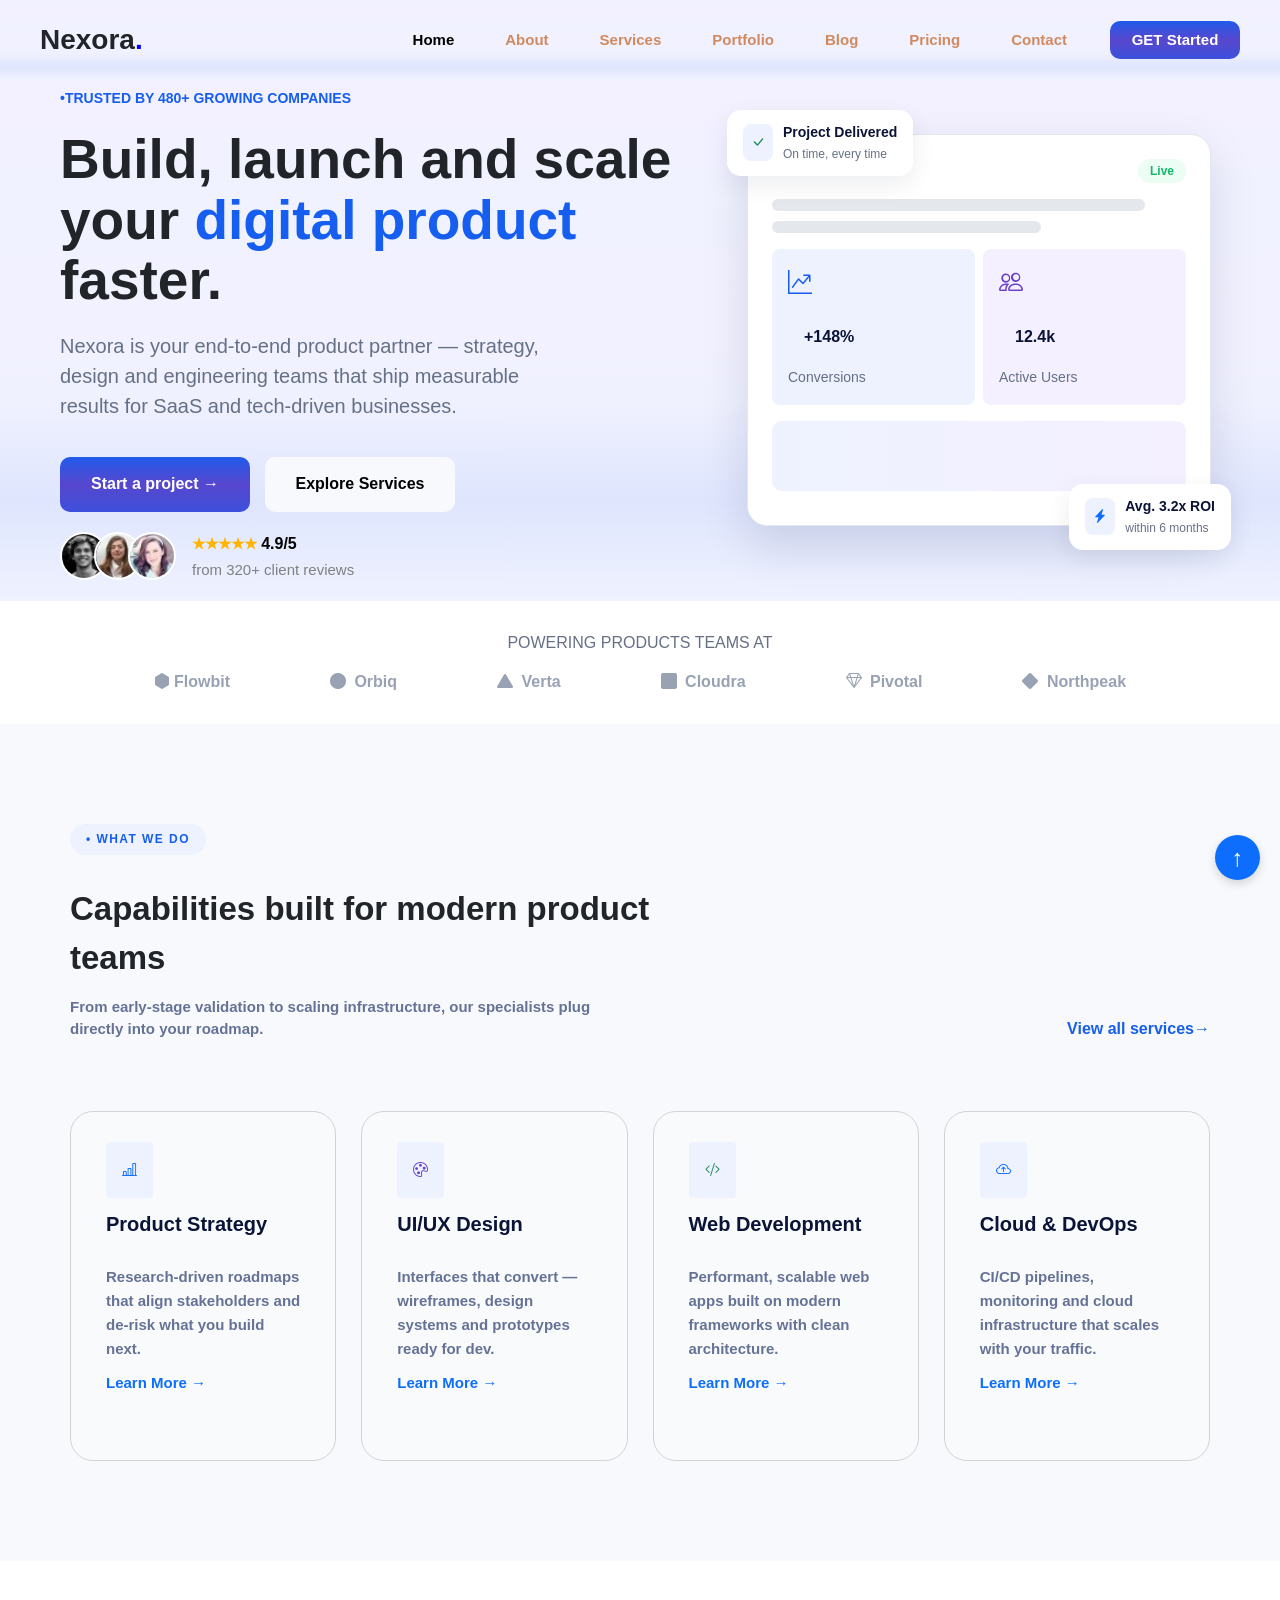
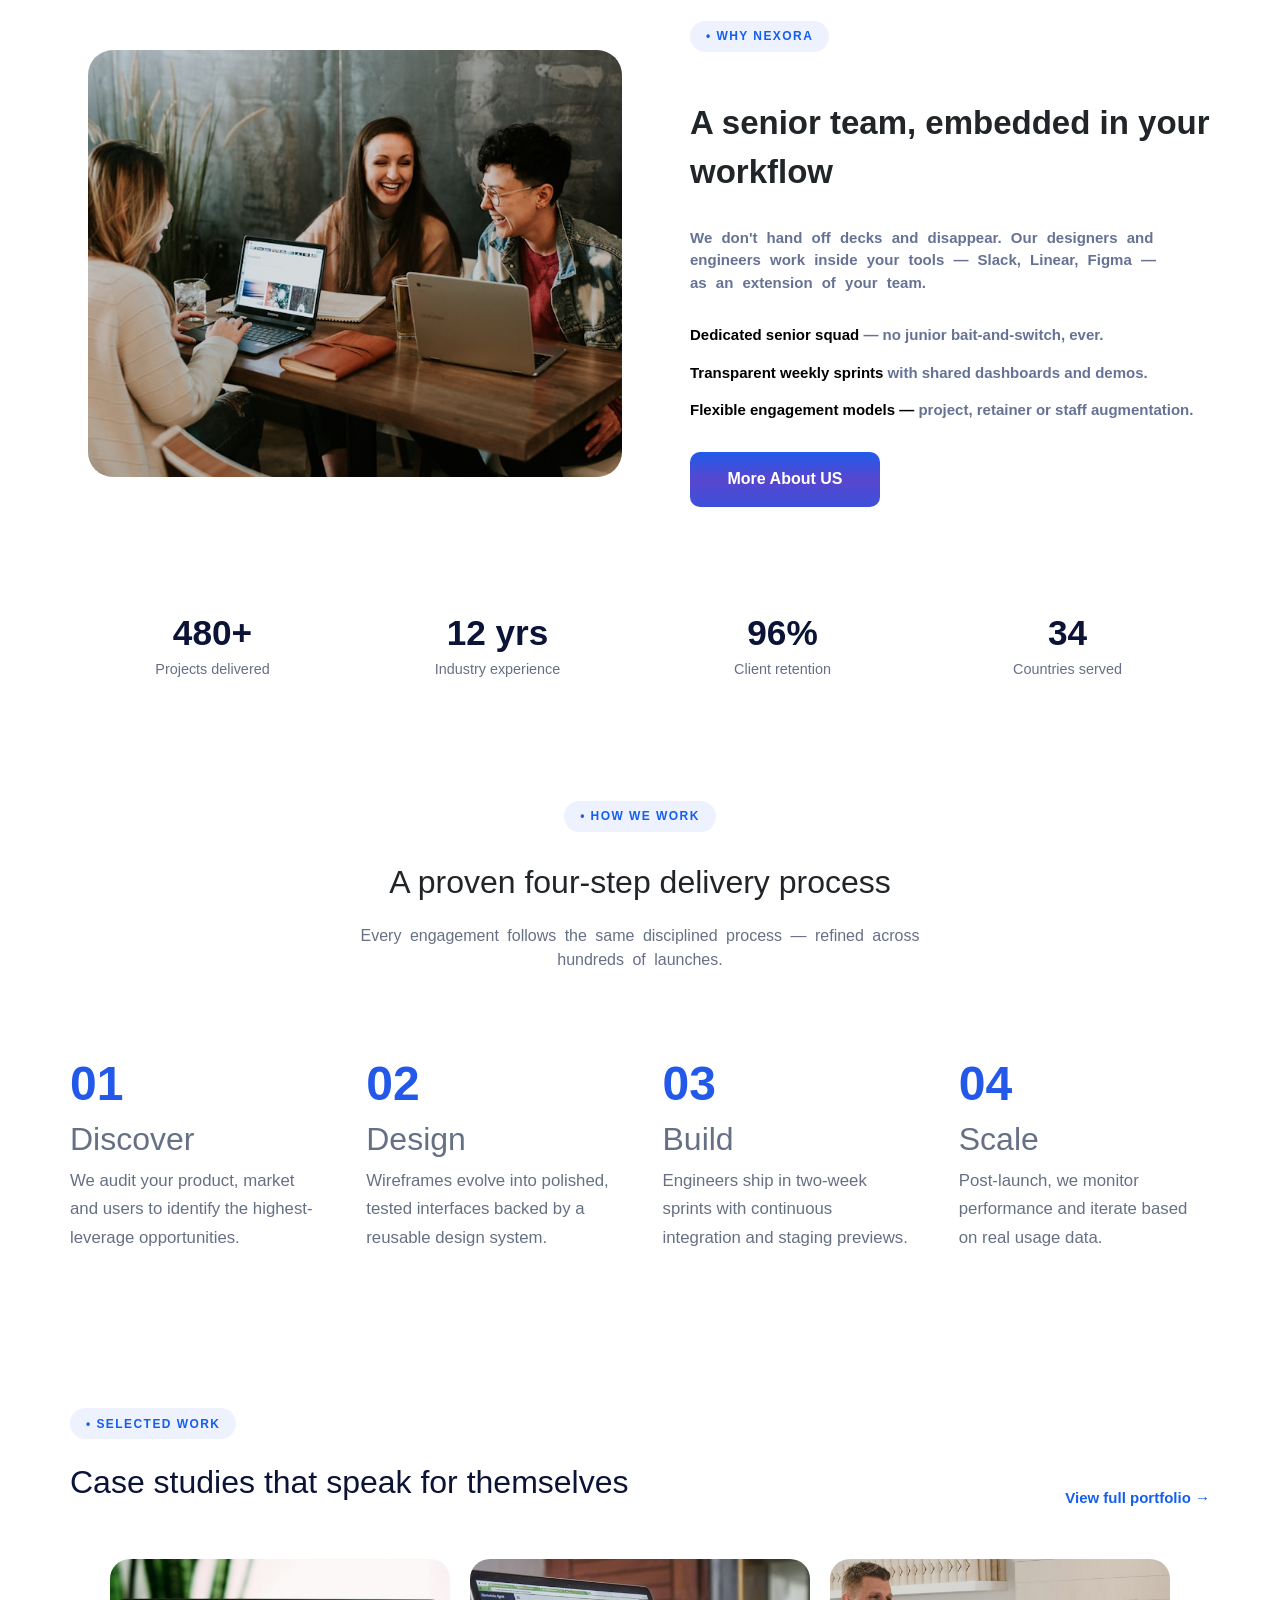
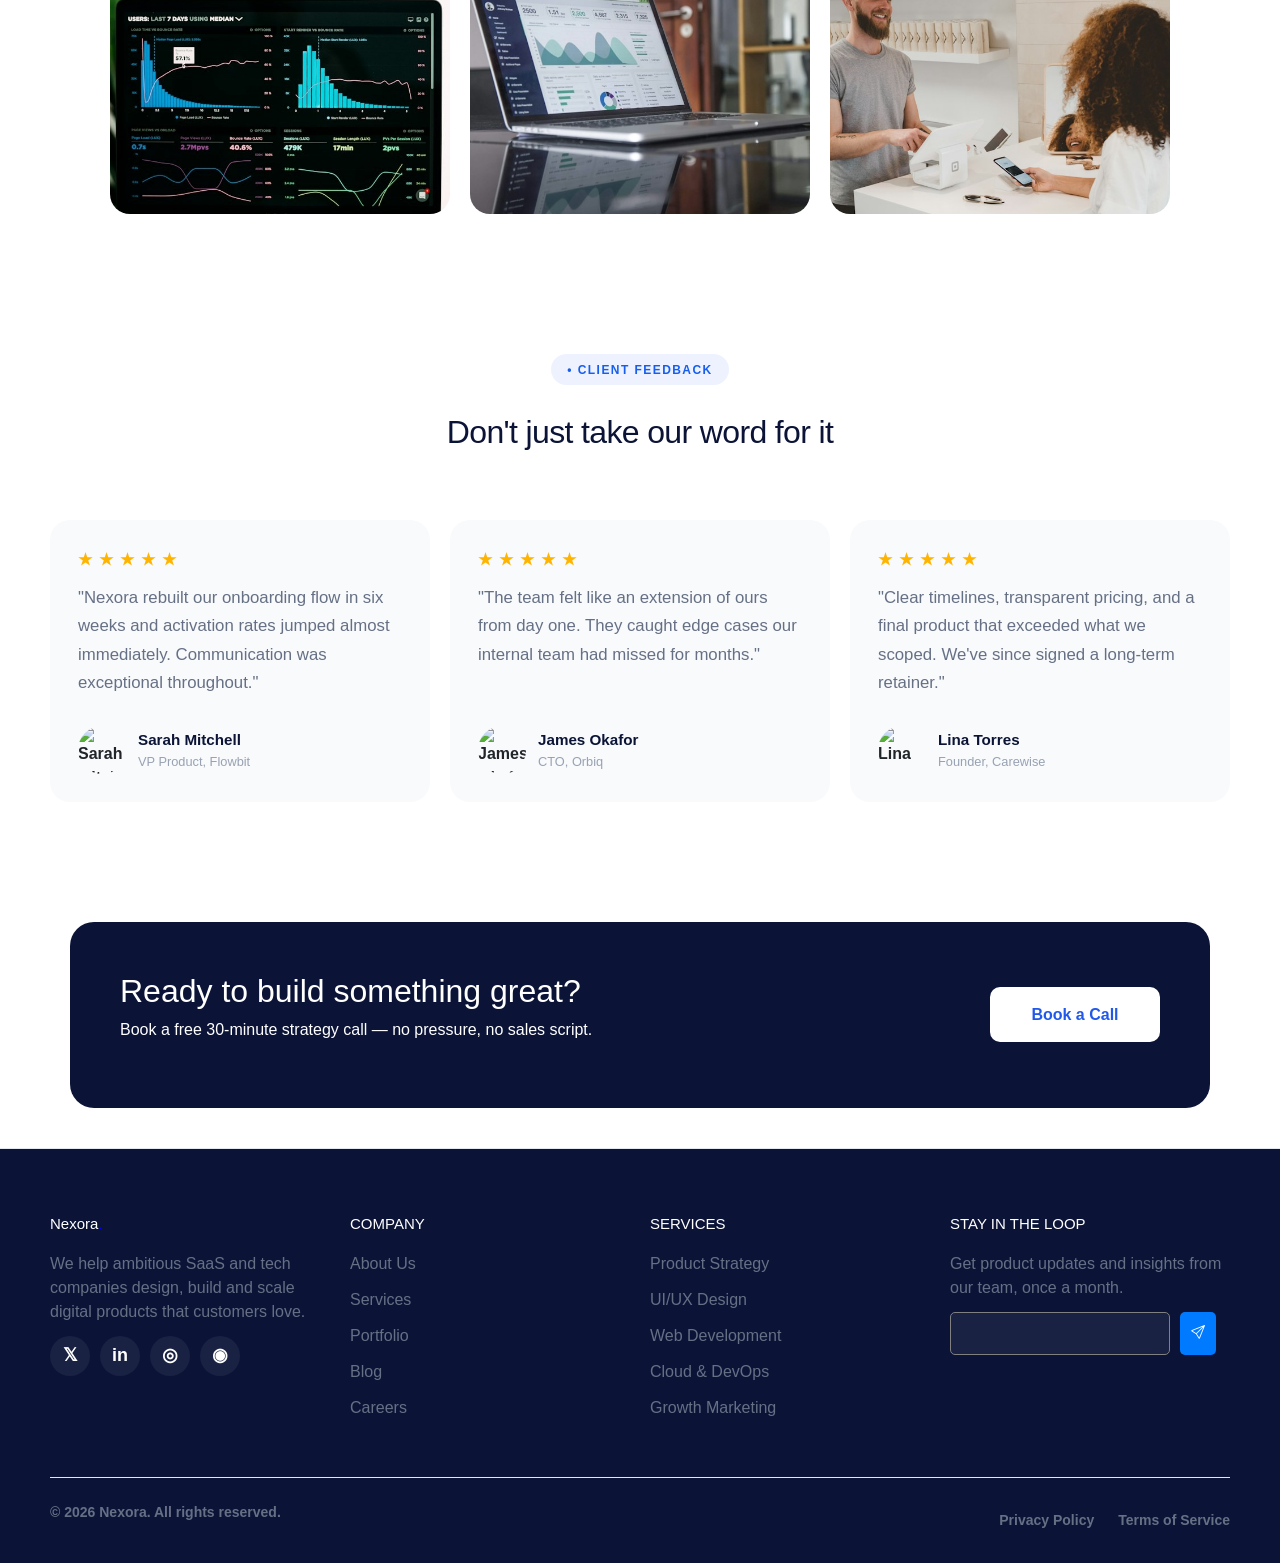
==== Project1/Nexoraproject/index.html @ 2c3ad2fb "projectpages" ====
<!doctype html>
<html lang="en">
  <head>
    <meta charset="UTF-8" />
    <meta name="viewport" content="width=device-width, initial-scale=1.0" />
    <title>Project</title>
    <link rel="stylesheet" href="https://cdn.jsdelivr.net/npm/bootstrap@5.3.8/dist/css/bootstrap.min.css">
    <link rel="stylesheet" href="https://cdn.jsdelivr.net/npm/bootstrap-icons@1.13.2/font/bootstrap-icons.min.css">
    <link rel="stylesheet" href="style.css" />
  </head>
  <body>
    <header>
      <div>
        <span>Nexora<span class="dot">.</span></span>
      </div>
      <div id="header-pointer">
        <div><a href="./index.html" id="home">Home</a></div>
        <div><a href="./about.html">About</a></div>
        <div><a href="./services.html">Services</a></div>
        <div><a href="./portfolio.html">Portfolio</a></div>
        <div><a href="./blog.html">Blog</a></div>
        <div><a href="./pricing.html">Pricing</a></div>
        <div><a href="./contact.html">Contact </a></div>
        <div>
          <button><a href="./contact.html" id="last">GET Started</a></button>
        </div>
      </div>
    </header>
    <section class="section1">
      <div class="part1">
        <div id="small">•TRUSTED BY 480+ GROWING COMPANIES</div>
        <div id="large">
          Build, launch and scale your <span  style="color: #155EEF;">digital product</span> faster.
        </div>
        <p>
          Nexora is your end-to-end product partner — strategy, design and
          engineering teams that ship measurable results for SaaS and
          tech-driven businesses.
        </p>
        <div id="btn">
          <div>
            <button
              style="background: linear-gradient(#215aea, #5747ce, #3d50db)"
            >
              <a href="./contact.html" id="last">Start a project →</a>
            </button>
          </div>
          <div>
            <button>
              <a href="./services.html" id="last" style="color: black">Explore Services</a>
            </button>
          </div>
        </div>
        <div class="combine1">
          <div class="img">
            <img src="./images/40.jpg" alt="client" />
            <img src="./images/40 (1).jpg" alt="client" />
            <img src="./images/40 (2).jpg" alt="cient" />
          </div>
          <div class="star">
            <div>
              ★★★★★ <span style="font-size: 16px; color: black" ;>4.9/5</span>
            </div>
            <div style="font-size: 15px; color: grey;font-weight:70;">
              from 320+ client reviews
            </div>
          </div>
        </div>
      </div>
      <div class="part2">
  <div class="box">
    <div class="box1">
      <div class="dots">
      </div>
      <span class="live">Live</span>
    </div>
    <div class="bar" style="width: 90%"></div>
    <div class="bar" style="width: 65%"></div>
    <div class="box2">
      <div style="background: #eef2ff">
        <i class="bi bi-graph-up-arrow"></i>
        <div class="line1">+148%</div>
        <small class="line2">Conversions</small>
      </div>
      <div style="background: #f4f0ff">
        <i class="bi bi-people" style="color: #6941c6"></i>
        <div class="line1">12.4k</div>
        <small class="line2">Active Users</small>
      </div>
    </div>
    <div class="bar" style="width: 100%; height: 70px; border-radius: 10px; background: linear-gradient(90deg, #eef2ff, #f4f0ff)"></div>
  </div>
  <div class="float b">
    <div class="d-inline-block p-2 rounded-3" style="background-color: #EEf2FF;"><i class="bi bi-check-lg text-success"></i></div>
    <div>Project Delivered<br /><small>On time, every time</small></div>
  </div>
  <div class="float a">
    <div class="d-inline-block rounded-3 p-2" style="background-color:#EEf2FF;"><i class="bi bi-lightning-charge-fill text-primary"></i></div>
    <div>Avg. 3.2x ROI<br /><small>within 6 months</small></div>
  </div>
</div>
    </section>
    <section class="section2">
      <div style="font-weight:200;color:#667085">POWERING PRODUCTS TEAMS AT</div>
      <div id="inside">
        <div><i class="bi bi-hexagon-fill me-1"></i>Flowbit</div>
        <div><i class="bi bi-circle-fill me-1"></i> Orbiq</div>
        <div><i class="bi bi-triangle-fill me-1"></i> Verta</div>
        <div><i class="bi bi-square-fill me-1"></i> Cloudra</div>
        <div><i class="bi bi-gem me-1"></i> Pivotal</div>
        <div><i class="bi bi-diamond-fill me-1"></i> Northpeak</div>
      </div>
    </section>
    <section class="section3">
      <div id="first">
        <p id="p"><span>• What We Do</span></p>
        <div style="font-size: 33px; width: 600px">
          Capabilities built for modern product teams
        </div>
        <div style="font-size: 15px; color: #667295; width: 550px">
          From early-stage validation to scaling infrastructure, our specialists
          plug directly into your roadmap.
        </div>
      </div>
      <div id="viewall">
        <div><a href="./services.html">View all services→</a></div>
      </div>
      <div id="cards">
        <div class="box">
          <div class="d-inline-block rounded-1 p-3" style="background-color:#EEf2FF;">
            <i class="bi bi-bar-chart-line text-primary"></i>
          </div>
          
          <p>Product Strategy</p>
          Research-driven roadmaps that align stakeholders and de-risk what you
          build next.
          <a href="" style="text-decoration: none;">Learn More →</a>
        </div>
        <div class="box">
          <div class="d-inline-block rounded-1 p-3" style="background-color:#EEf2FF;">
           <i class="bi bi-palette" style="color:#6941C6;"></i>
          </div>
          <p>UI/UX Design</p>
          Interfaces that convert — wireframes, design systems and prototypes
          ready for dev.
          <a href="" style="text-decoration: none;">Learn More →</a>
        </div>
        <div class="box">
          <div class="d-inline-block rounded-1 p-3" style="background-color:#EEf2FF;">
            <i class="bi bi-code-slash text-success"></i>
          </div>
          <p>Web Development</p>
          Performant, scalable web apps built on modern frameworks with clean
          architecture.
          <a href="" style="text-decoration: none;">Learn More →</a>
        </div>
        <div class="box">
          <div class="d-inline-block rounded-1 p-3" style="background-color:#EEf2FF;">
           <i class="bi bi-cloud-arrow-up text-primary"></i>
          </div>
          <p>Cloud & DevOps</p>
          CI/CD pipelines, monitoring and cloud infrastructure that scales with
          your traffic.
          <a href="" style="text-decoration: none;">Learn More →</a>
        </div>
      </div>
    </section>
    <section class="section4">
      <div id="maindiv">
        <div id="box1">
          <img src="./images/photo-1522202176988-66273c2fd55f.jpg" alt="" />
        </div>
        <div id="box2">
          <p id="p"><span>• WHY NEXORA</span></p>
          <div style="font-size: 33px">
            A senior team, embedded in your workflow
          </div>
          <div
            style="
              font-size: 15px;
              color: #667295;
              width: 470px;
              word-spacing: 5px;
              line-width:23px;">
            We don't hand off decks and disappear. Our designers and engineers
            work inside your tools — Slack, Linear, Figma — as an extension of
            your team.
          </div>
          <div id="listcontent">
            <div style="font-size: 15px; color: #667295">
              <strong style="font-weight: bolder; color: black";
                >Dedicated senior squad </strong
              >— no junior bait-and-switch, ever.
            </div>
            <div style="font-size: 15px; color: #667295">
              <strong style="font-weight: bolder; color: black"
                >Transparent weekly sprints</strong
              >
              with shared dashboards and demos.
            </div>
            <div style="font-size: 15px; color: #667295">
              <strong style="font-weight: bolder; color: black"
                >Flexible engagement models —</strong
              >
              project, retainer or staff augmentation.
            </div>
          </div>
          <div>
            <button><a href="./about.html" id="last">More About US</a></button>
          </div>
        </div>
      </div>
    </section>
    <section class="section5">
      <div id="maindiv">
        <div class="box">
          <div class="line1">480+</div>
          <div class="line2">Projects delivered</div>
        </div>
        <div class="box">
          <div class="line1">12 yrs</div>
          <div class="line2">Industry experience</div>
        </div>
        <div class="box">
          <div class="line1">96%</div>
          <div class="line2">Client retention</div>
        </div>
        <div class="box">
          <div class="line1">34</div>
          <div class="line2">Countries served</div>
        </div>
      </div>
    </section>
    <section class="section6">
      <div class="maindiv">
        <div class="box1">
          <p id="p"><span>• HOW WE WORK</span></p>
          <h1 style="font-size: 32px">A proven four-step delivery process</h1>
          <p
            style="
              color: #667085;
              width: 630px;
              text-align: center;
              line-width: 22px;
              word-spacing: 4px;
              font-weight: 200;
            "
          >
            Every engagement follows the same disciplined process — refined
            across hundreds of launches.
          </p>
        </div>
        <div class="box2">
          <div class="box">
            <div class="b1">
              <span class="line1">01</span>
              <h3 class="line2">Discover</h3>
              <p class="line3">
                We audit your product, market and users to identify the
                highest-leverage opportunities.
              </p>
            </div>
          </div>
          <div class="box">
            <div class="b1">
              <span class="line1">02</span>
              <h3 class="line2">Design</h3>
              <p class="line3">
                Wireframes evolve into polished, tested interfaces backed by a
                reusable design system.
              </p>
            </div>
          </div>
          <div class="box">
            <div class="b1">
              <span class="line1">03</span>
              <h3 class="line2">Build</h3>
              <p class="line3">
                Engineers ship in two-week sprints with continuous integration
                and staging previews.
              </p>
            </div>
          </div>
          <div class="box">
            <div class="b1">
              <span class="line1">04</span>
              <h3 class="line2">Scale</h3>
              <p class="line3">
                Post-launch, we monitor performance and iterate based on real
                usage data.
              </p>
            </div>
          </div>
        </div>
      </div>
    </section>
    <section class="section7">
      <div class="maindiv">
        <div class="box1">
          <div class="top">
            <p id="p"><span>• SELECTED WORK</span></p>
            <h2 style="font-size: 32px; color: #0b1437">
              Case studies that speak for themselves
            </h2>
          </div>
          <div class="bottom">
            <a>View full portfolio →</a>
          </div>
        </div>
        <div class="box2">
          <div class="img">
            <img src=".//images/WhatsApp Image 2026-10-07 at 7.07.29 PM.jpeg  " alt="">
            <img src=".//images/WhatsApp Image 2026-10-07 at 7.07.30 PM.jpeg" alt="">
            <img src=".//images/3rdimg.jpg" alt="">
          </div>
        </div>
      </div>
    </section>
    <section class="section8">
      <div class="maindiv">
        <div class="box1">
          <p>• ClIENT FEEDBACK</p>
          <h2 id="line1">Don't just take our word for it</h2>
        </div>
        <div class="box2">
          <div class="box">
            <div style="color: #ffb400; letter-spacing: 7px">★★★★★</div>
            <p class="line2">
              "Nexora rebuilt our onboarding flow in six weeks and activation
              rates jumped almost immediately. Communication was exceptional
              throughout."
            </p>
            <div>
              <img
                src="https://i.pravatar.cc/100?img=33"
                alt="Sarah Mitchell"
              />
              <div>
                <div
                  style="font-weight: 700; font-size: 0.95rem; color: #0b1437"
                >
                  Sarah Mitchell
                </div>
                <div
                  style="font-size: 0.8rem; color: #98a2b3; font-weight: 500"
                >
                  VP Product, Flowbit
                </div>
              </div>
            </div>
          </div>
          <div class="box">
            <div style="color: #ffb400; letter-spacing: 7px">★★★★★</div>
            <p class="line2">
              "The team felt like an extension of ours from day one. They caught
              edge cases our internal team had missed for months."
            </p>
            <div>
              <img src="https://i.pravatar.cc/100?img=51" alt="James Okafor" />
              <div>
                <div
                  style="font-weight: 700; font-size: 0.95rem; color: #0b1437"
                >
                  James Okafor
                </div>
                <div
                  style="font-size: 0.8rem; color: #98a2b3; font-weight: 500"
                >
                  CTO, Orbiq
                </div>
              </div>
            </div>
          </div>
          <div class="box">
            <div style="color: #ffb400; letter-spacing: 7px">★★★★★</div>
            <p class="line2">
              "Clear timelines, transparent pricing, and a final product that
              exceeded what we scoped. We've since signed a long-term retainer."
            </p>
            <div>
              <img src="https://i.pravatar.cc/100?img=14" alt="Lina Torres" />
              <div>
                <div
                  style="font-weight: 700; font-size: 0.95rem; color: #0b1437"
                >
                  Lina Torres
                </div>
                <div
                  style="font-size: 0.8rem; color: #98a2b3; font-weight: 500"
                >
                  Founder, Carewise
                </div>
              </div>
            </div>
          </div>
        </div>
      </div>
    </section>
    <section class="section9">
      <div class="maindiv">
        <div class="box">
          <div class="box1">
            <h2>Ready to build something great?</h2>
            <p>
              Book a free 30-minute strategy call — no pressure, no sales
              script.
            </p>
          </div>
          <div class="box2">
            <button><a href="">Book a Call</a></button>
          </div>
        </div>
      </div>
    </section>
    <footer>
      <div class="maindiv">
        <div class="box1">
          <div class="box">
            <span>Nexora<span class="dot">.</span></span>
            <p>
              We help ambitious SaaS and tech companies design, build and scale
              digital products that customers love.
            </p>
            <div class="social-links">
     <a href="" class="social-icon">𝕏</a>
  <a href="" class="social-icon">in</a>
  <a href="" class="social-icon">◎</a>
  <a href="" class="social-icon">◉</a>
</div>
          </div>
          <div class="box">
            <span>COMPANY</span>
            <p><a href=""></a>About Us</p>
            <p><a href=""></a>Services</p>
            <p><a href="">Portfolio</a></p>
            <p><a href="">Blog</a></p>
            <p><a href="">Careers</a></p>
          </div>
          <div class="box">
            <span>SERVICES</span>
            <p><a href="">Product Strategy</a></p>
            <p><a href="">UI/UX Design</a></p>
            <p><a href="">Web Development</a></p>
            <p><a href="">Cloud & DevOps</a></p>
            <p><a href="">Growth Marketing</a></p>
          </div>
          <div class="box">
            <span>STAY IN THE LOOP</span>
            <p>Get product updates and insights from our team, once a month.</p>
            <div class="subscribe-form">
  <input 
    type="email"
  >
  <button type="button"><i class="bi bi-send text-white"></i></button>
</div>
          </div>
        </div>
        <div class="box2">
          <p>© 2026 Nexora. All rights reserved.</p>
          <a href="" class="back-top"> ↑ </a>
          <div class="links">
            <a href="">Privacy Policy</a><a href="">Terms of Service</a>
          </div>
        </div>
      </div>
    </footer>
  </body>
</html>
---- Project1/Nexoraproject/style.css ----
* {
  margin: 0;
  box-sizing: border-box;
  font-family: "Plus Jakarta Sans", sans-serif;
  font-weight: 700;
}
html,
body {
  overflow-x: hidden;
}
button {
  cursor: pointer;
}
button a {
  display: flex;
  align-items: center;
  justify-content: center;
  width: 100%;
  height: 100%;
  text-decoration: none;
}

#p {
  display: inline-flex;
  align-items: center;
  width: fit-content;
  padding: 0.4rem 1rem;
  border-radius: 20px;
  background: #eef2ff;
  span {
    font-size: 0.75rem;
    letter-spacing: 0.12em;
    text-transform: uppercase;
    color: #155eef;
  }
}

header {
  position: fixed;
  top: 0;
  left: 0;
  width: 100%;
  height: 68px;
  z-index: 1030;
  display: flex;
  align-items: center;
  justify-content: space-between;
  padding:  40px;
  background: linear-gradient(#f1f1ff, #f3f0ff, #f0f2ff, #f2f1ff, #f0f1ff, #dee5fd, #eff2ff);
  span {
    font-size: 28px;
    .dot {
      color: blue;
    }
  }
  #header-pointer {
    display: flex;
    align-items: center;
    column-gap: 35px;
    font-size: 15px;
    a {
      text-decoration: none;
      color: #d18a5f;
      padding: 10px 8px;
    }
    a:hover {
      color: black;
      background-color: rgba(255, 255, 255, 0.7);
      border-radius: 10px;
    }
    #home {
      color: black;
    }
    button {
      height: 38px;
      width: 130px;
      background: linear-gradient(#215aea, #5747ce, #3d50db);
      border-radius: 10px;
      border: none;
      transition:transform 0.1s ease-in;
      #last
      {
        color:white;
        
      }
      #last:hover{
       background: linear-gradient(#215aea, #5747ce, #3d50db);
       color:white;
      }
      
    }
     button:hover{
        transform:translateY(-2px);
      }
  }
}

.section1 {
  min-height: 600px;
  padding: 68px 60px 0;
  display: flex;
  justify-content: space-between;
  align-items: center;
  column-gap: 40px;
  background: linear-gradient(#f1f1ff, #f3f0ff, #f0f2ff, #f2f1ff, #f0f1ff, #dee5fd, #eff2ff);
  .part1 {
    width: 55%;
    padding: 20px 0;
    display: flex;
    flex-direction: column;
    row-gap: 20px;
    #small {
      font-size: 14px;
      color:#155EEF;
       font-weight:-2;
    }
    #large {
      font-size: 55px;
      line-height: 1.1;
    }
    p {
      font-size: 20px;
      color: #667085;
      font-weight:70;
      width:500px;
    }
    #btn {
      display: flex;
      column-gap: 15px;
    }
    button {
      height: 55px;
      width: 190px;
      background-color: #f7f9fc;
      border-radius: 10px;
      border: none;
      transition: transform 0.3s ease;
    }
    button #last {
      color: white;
    }
    button:hover {
      transform: translateY(-3px) scale(1.01);
    }
  }
  .img {
    display: flex;
    img {
      width: 48px;
      height: 48px;
      object-fit: cover;
      border: 2px solid white;
      border-radius: 50%;
      margin-right: -14px;
    }
  }
  .combine1 {
    display: flex;
    align-items: center;
    column-gap: 30px;
    .star {
      display: flex;
      flex-direction: column;
      row-gap: 3px;
      justify-content: center;
      font-size: 15px;
      color: #ffb400;
    }
  }
 .part2 {
  position: relative;
  width: 40%;
  max-width: 480px;
  margin: 0 auto;
  padding: 24px 0 34px;
  .box {
    background: #fff;
    border: 1px solid #e4e7ec;
    border-radius: 20px;
    padding: 24px;
    box-shadow: 0 20px 48px rgba(11, 20, 55, 0.12);
    .box1 {
      display: flex;
      justify-content: space-between;
      align-items: center;
      margin-bottom: 1rem;
      .dots {
        display: flex;
        gap: 0.5rem;
        span {
          display: block;
          width: 10px;
          height: 10px;
          border-radius: 50%;
        }
      }
      .live {
        padding: 3px 12px;
        font-size: 12px;
        color: #12b76a;
        background: #ecfdf3;
        border-radius: 100px;
      }
    }
    .bar {
      height: 12px;
      margin-bottom: 10px;
      border-radius: 6px;
      background: #e4e7ec;
    }
    .box2 {
      display: grid;
      grid-template-columns: 1fr 1fr;
      gap: 0.5rem;
      margin: 1rem 0;
      div {
        padding: 1rem;
        border-radius: 0.5rem;
      }
      i {
        font-size: 1.5rem;
        color: #155eef;
      }
      .line1 {
        margin-top: 0.5rem;
        font-family: "Sora", sans-serif;
        font-size: 1rem;
        color: #0b1437;
      }
      .line2 {
        font-size: 0.875em;
        font-weight: 400;
        color: #667085;
      }
    }
  }
  .float {
    position: absolute;
    display: flex;
    align-items: center;
    gap: 10px;
    padding: 12px 16px;
    border-radius: 14px;
    background: #fff;
    font-size: 14px;
    color: #0b1437;
    box-shadow: 0 8px 24px rgba(11, 20, 55, 0.08);
    small {
      font-size: 12px;
      font-weight: 400;
      color: #667085;
    }
    .icon {
      width: 36px;
      height: 36px;
      display: flex;
      align-items: center;
      justify-content: center;
      border-radius: 10px;
      font-size: 1.1rem;
    }
    .green {
      color: #12b76a;
      background: rgba(18, 183, 106, 0.1);
    }
    .blue {
      color: #155eef;
      background: #eef2ff;
    }
    &.a {
      right:-20px;
      bottom: 10px;
    }
    &.b {
      left: -20px;
      top: 0;
    }
  }
}
}
.section2 {
  display: flex;
  flex-direction: column;
  align-items: center;
  justify-content: center;
  row-gap: 15px;
  padding: 30px 20px;
  background-color:#FFFFFF;
  #inside {
    display: flex;
    flex-wrap: wrap;
    justify-content: center;
    gap: 20px 100px;
    color:#98a2b3;
    font-weight:100;

  }
}

.section3 {
  display: flex;
  flex-wrap: wrap;
  justify-content: space-between;
  align-items: flex-end;
  padding: 100px 70px;
  background-color: #F7F9FC;
  #first {
    display: flex;
    flex-direction: column;
    row-gap: 13px;
  }
  #viewall a {
    text-decoration: none;
    color: #155eef;
  }
  #cards {
    display: flex;
    justify-content: space-between;
    column-gap: 25px;
    width: 100%;
    margin-top: 70px;
    .box {
      flex: 1;
      min-height: 350px;
      padding: 30px 35px;
      border-radius: 23px;
      background: #f8fafc;
      font-size: 15px;
      line-height: 1.6;
      color: #667295;
      border:0.1px solid lightgray;
      display: flex;
      flex-direction: column;
      row-gap: 10px;
      align-items: flex-start;
      transition:transform 0.2s ease-in,box-shadow 0.3s ease;
      p {
        margin-bottom:15px;
        font-size: 20px;
        color: #0b1437;
      }
    }
    .box:hover{
      transform:translateY(-8px);
      box-shadow: 0 5px 20px rgba(0, 0, 0, 0.12);
    }
  }
}
.section4 {
  display: flex;
  justify-content: center;
  align-items: center;
  padding: 60px 20px;
  #maindiv {
    display: flex;
    align-items: center;
    width: 100%;
    max-width: 1140px;
    #box1 {
      width: 50%;
      display: flex;
      justify-content: center;
      img {
        width: 100%;
        max-width: 534px;
        height: 427px;
        object-fit: cover;
        border-radius: 25px;
      }
    }
    #box2 {
      width: 50%;
      display: flex;
      flex-direction: column;
      row-gap: 30px;
      padding-left: 50px;
      #listcontent {
        display: flex;
        flex-direction: column;
        row-gap: 15px;
      }
      button {
        height: 55px;
        width: 190px;
        background: linear-gradient(#215aea, #5747ce, #3d50db);
        border-radius: 10px;
        border: none;
        transition: transform 0.3s ease;
      }
      button #last {
        color: white;
      }
      button:hover {
        transform: translateY(-3px) scale(1.01);
      }
    }
  }
}
.section5 {
  display: flex;
  justify-content: center;
  padding: 40px 20px;
  #maindiv {
    display: flex;
    justify-content: center;
    width: 100%;
    max-width: 1140px;
    .box {
      flex: 1;
      display: flex;
      flex-direction: column;
      align-items: center;
      justify-content: center;
      .line1 {
        font-size: 2.2rem;
        color: #0b1437;
        font-weight: 800;
      }
      .line2 {
        font-size: 0.9rem;
        font-weight: 500;
        color: #667085;
      }
    }
  }
}

.section6 {
  display: flex;
  justify-content: center;
  padding: 80px 20px;
  .maindiv {
    display: flex;
    flex-direction: column;
    row-gap: 60px;
    width: 100%;
    max-width: 1140px;
    .box1 {
      display: flex;
      flex-direction: column;
      align-items: center;
      row-gap: 15px;
    }
    .box2 {
      display: flex;
      column-gap: 45px;
      .box {
        flex: 1;
      }
      .b1 {
        .line1 {
          font-size: 3rem;
          color: #2359e8;
          font-weight: 800;
        }
        .line2 {
          font-size: 2rem;
          color: #667085;
        }
        .line3 {
          max-width: 280px;
          font-size: 1.05rem;
          line-height: 1.7;
          color: #667085;
          font-weight: 300;
        }
      }
    }
  }
}
.section7 {
  display: flex;
  justify-content: center;
  padding: 60px 20px;
  .maindiv {
    display: flex;
    flex-direction: column;
    row-gap: 50px;
    width: 100%;
    max-width: 1140px;
    .box1 {
      display: flex;
      justify-content: space-between;
      align-items: flex-end;
      .top {
        display: flex;
        flex-direction: column;
        row-gap: 8px;
      }
      .bottom {
        font-size: 15px;
        a {
          color: #155eef;
          text-decoration: none;
        }
        a:hover {
          color: #0e3fb0;
        }
      }
    }
    .box2 {
      min-height: 230px;
      display: flex;
      align-items: center;
      justify-content: center;
      .img{
        display:flex;
        flex-direction:row;
        column-gap:20px;
        
        img{
          border-radius:20px;
          width: 340px;
          transition:transform 0.5s ease;
        }
        
      }
      img:hover{
          transform:scale(1.1);

      }
    }
  }
}
.section8 {
  padding: 80px 20px;
  .maindiv {
    display: flex;
    flex-direction: column;
    row-gap: 60px;
    .box1 {
      display: flex;
      flex-direction: column;
      align-items: center;
      row-gap: 12px;
      p {
        padding: 0.4rem 1rem;
        border-radius: 20px;
        font-size: 0.75rem;
        letter-spacing: 0.12em;
        text-transform: uppercase;
        color: #155eef;
        background: #eef2ff;
      }
      #line1 {
        font-size: 32px;
        letter-spacing: -0.02em;
        color: #0b1437;
      }
    }
    .box2 {
      display: flex;
      flex-wrap: wrap;
      justify-content: center;
      gap: 20px;
      .box {
        width: 380px;
        display: flex;
        flex-direction: column;
        row-gap: 12px;
        padding: 28px;
        border-radius: 20px;
        background: #f8fafc;
        .line2 {
          flex: 1;
          font-size: 1.05rem;
          line-height: 1.7;
          color: #667085;
          font-weight: 300;
        }
        > div:last-child {
          display: flex;
          align-items: center;
          column-gap: 12px;
        }
        img {
          width: 48px;
          height: 48px;
          object-fit: cover;
          border-radius: 50%;
        }
      }
    }
  }
}
.section9 {
  display: flex;
  justify-content: center;
  padding: 40px 20px;
  .maindiv {
    width: 100%;
    max-width: 1140px;
    padding: 50px;
    border-radius: 24px;
    background:#0B1437;
    color: white;
    .box {
      display: flex;
      justify-content: space-between;
      align-items: center;
      column-gap: 30px;
      h2,
      p {
        color: white;
      }
      p {
        margin-top: 8px;
        font-weight: 300;
      }
      .box2 {
        display: flex;
        justify-content: center;
        align-items: center;
      }
      button {
        height: 55px;
        width: 170px;
        border: none;
        border-radius: 10px;
        background: white;
      }
      button a {
        color: #215aea;
      }
    }
  }
}
footer {
  padding: 64px 24px 0;
  border-top: 1px solid #e2e8f0;
  a {
    text-decoration: none;
  }
  background-color:#0B1437;
  .maindiv {
    display: flex;
    flex-direction: column;
    row-gap: 5px;
    max-width: 1180px;
    margin: 0 auto;
    .box1 {
      display: flex;
      justify-content: space-between;
      column-gap: 20px;
      padding-bottom: 40px;
      .box {
        flex: 1;
        .social-links {
  display: flex;
  gap: 10px;
}

.social-icon {
  width: 40px;
  height: 40px;
  display: flex;
  justify-content: center;
  align-items: center;
  border-radius: 50%;
color:white ;
background-color:#192243;
  text-decoration: none;
  font-size: 18px;
  font-weight: bold;
  transition: 0.3s;
}

.social-icon:hover {
  background-color: #007bff;
  color: white;
  border-color: #007bff;
}
        span {
          display: block;
          margin-bottom: 16px;
          font-size: 15px;
          font-weight: 400;
          color:white;
          .dot {
            display: inline;
            margin: 0;
            font-size: inherit;
            color: blue;
          }
        }
        .logo {
          font-size: 28px;
          letter-spacing: -0.03em;
        }
        p {
          max-width: 320px;
          margin: 0 0 12px;
          font-size: 16px;
          color: #667085;
          font-weight: 300;
          a {
            font-size: 16px;
            color: #667085;
            font-weight: 300;
            &:hover {
              color: blue;
            }
          }
        }
        .subscribe-form {
  display: flex;
  align-items: center;
  gap: 10px;
}

.subscribe-form input {
  padding: 10px 15px;
  border: 0.1px solid gray;
  border-radius: 5px;
  font-size: 14px;
  background-color: #192243;
  color:black;
}

.subscribe-form input:focus {
  outline: 10px solid #007bff;
}

.subscribe-form button {
  padding: 11px ;
  border: none;
  border-radius: 5px;
  background: #007bff;
  color: white;
  font-size: 14px;
  cursor: pointer;
}

.subscribe-form button:hover {
  background: #0056b3;
}
      }
    }
    .box2 {
      display: flex;
      flex-wrap: wrap;
      justify-content: space-between;
      align-items: center;
      gap: 12px;
      padding: 24px 0;
      border-top: 1px solid #e2e8f0;
      p {
        font-size: 14px;
        color: #667085;
      }
      .links {
        display: flex;
        gap: 24px;
        a {
          font-size: 14px;
          color: #667085;
          &:hover {
            color: blue;
          }
        }
      }
      .back-top {
  position: fixed;
  right: 20px;
  bottom: 20px;
  width: 45px;
  height: 45px;
  background-color: #0d6efd;
  color: white;
  display: flex;
  justify-content: center;
  align-items: center;
  border-radius: 50%;
  text-decoration: none;
  font-size: 24px;
  box-shadow: 0 4px 10px rgba(0, 0, 0, 0.15);
  transition: 0.3s ease;
}

.back-top:hover {
  background-color: #0b5ed7;
  color: white;
  transform: translateY(-4px);
}
    }
  }
}

@media (max-width: 900px) {
  header #header-pointer > div:not(:last-child) {
    display: none;
  }
  .section1,
  .section4 #maindiv,
  .section6 .maindiv .box2,
  .section9 .maindiv .box,
  .section3 #cards {
    flex-direction: column;
  }
  .section1 .part1,
  .section1 .part2,
  .section4 #maindiv #box1,
  .section4 #maindiv #box2 {
    width: 100%;
  }
  .section1 .part1 #large {
    font-size: 40px;
  }
  footer .maindiv .box1 {
    flex-wrap: wrap;
    .box {
      flex: 1 1 40%;
    }
  }
}
@media (max-width: 560px) {
  footer .maindiv .box1 .box {
    flex: 1 1 100%;
  }
}
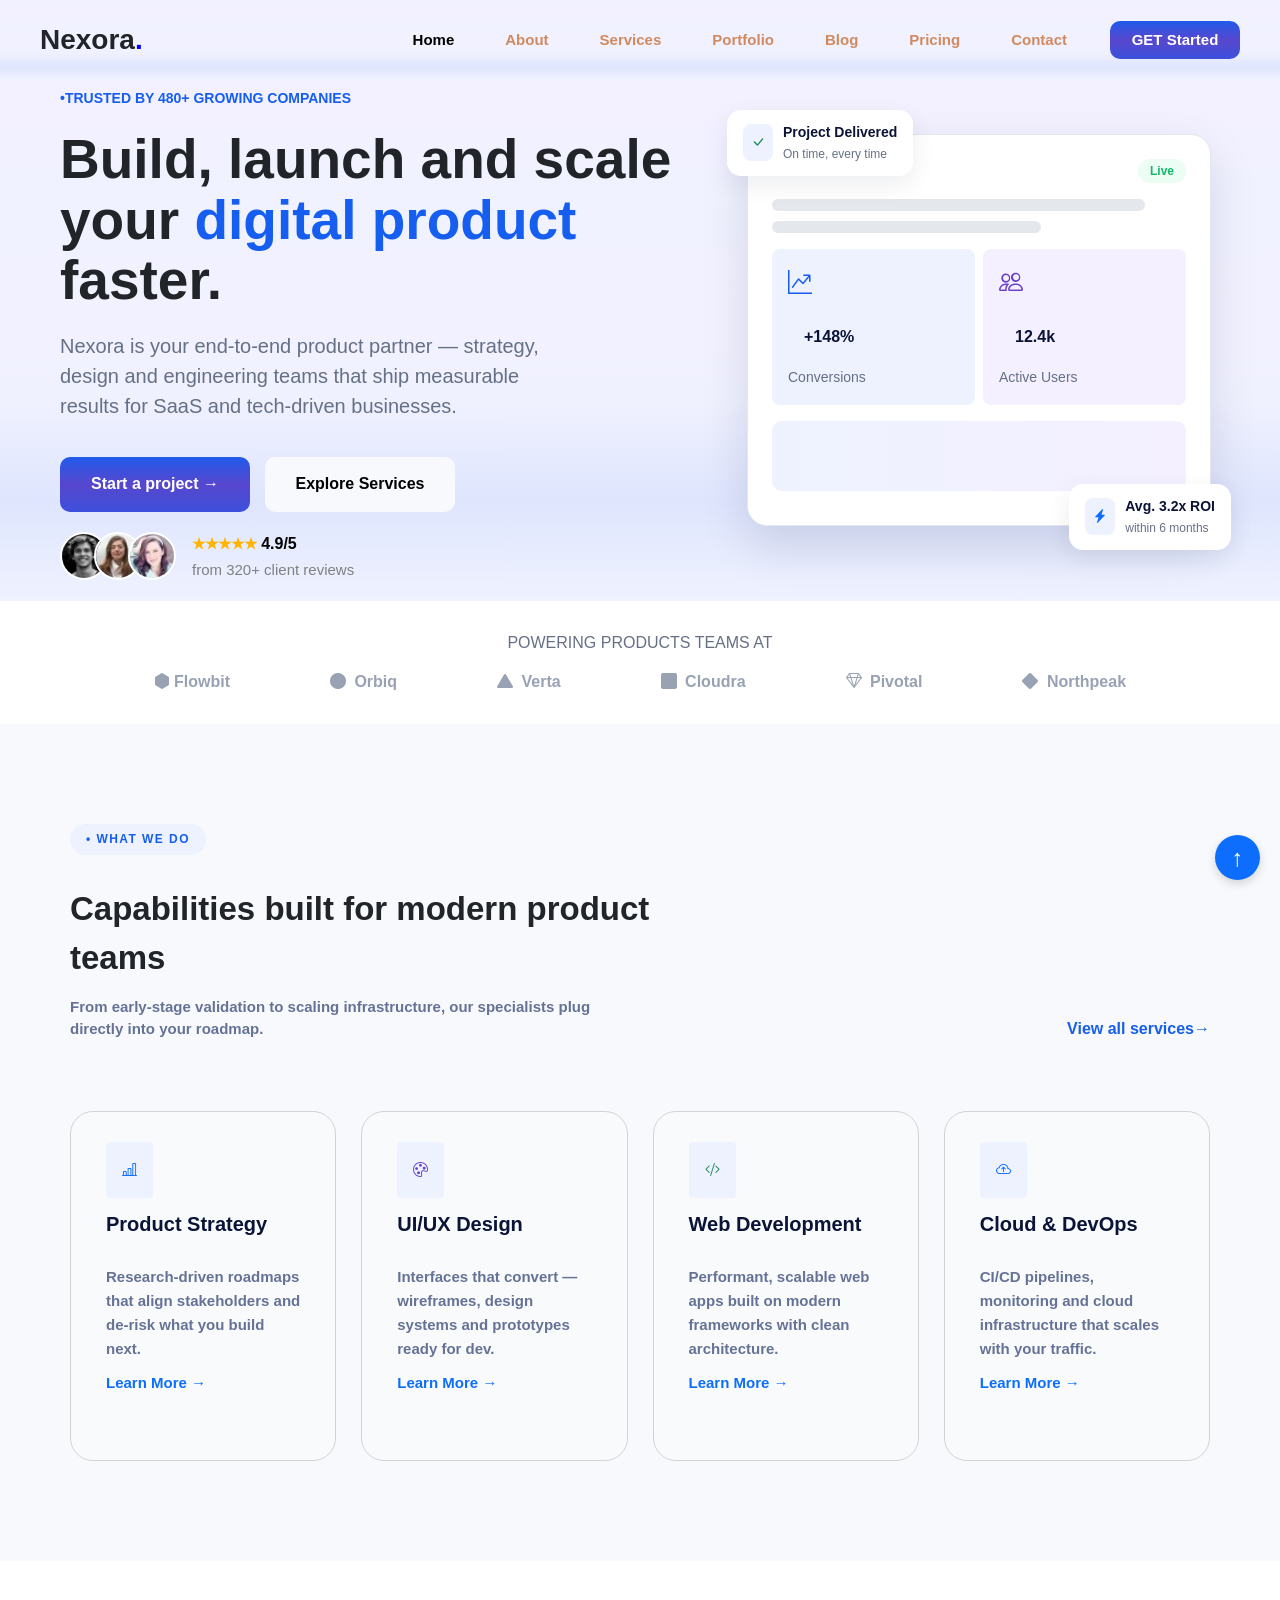
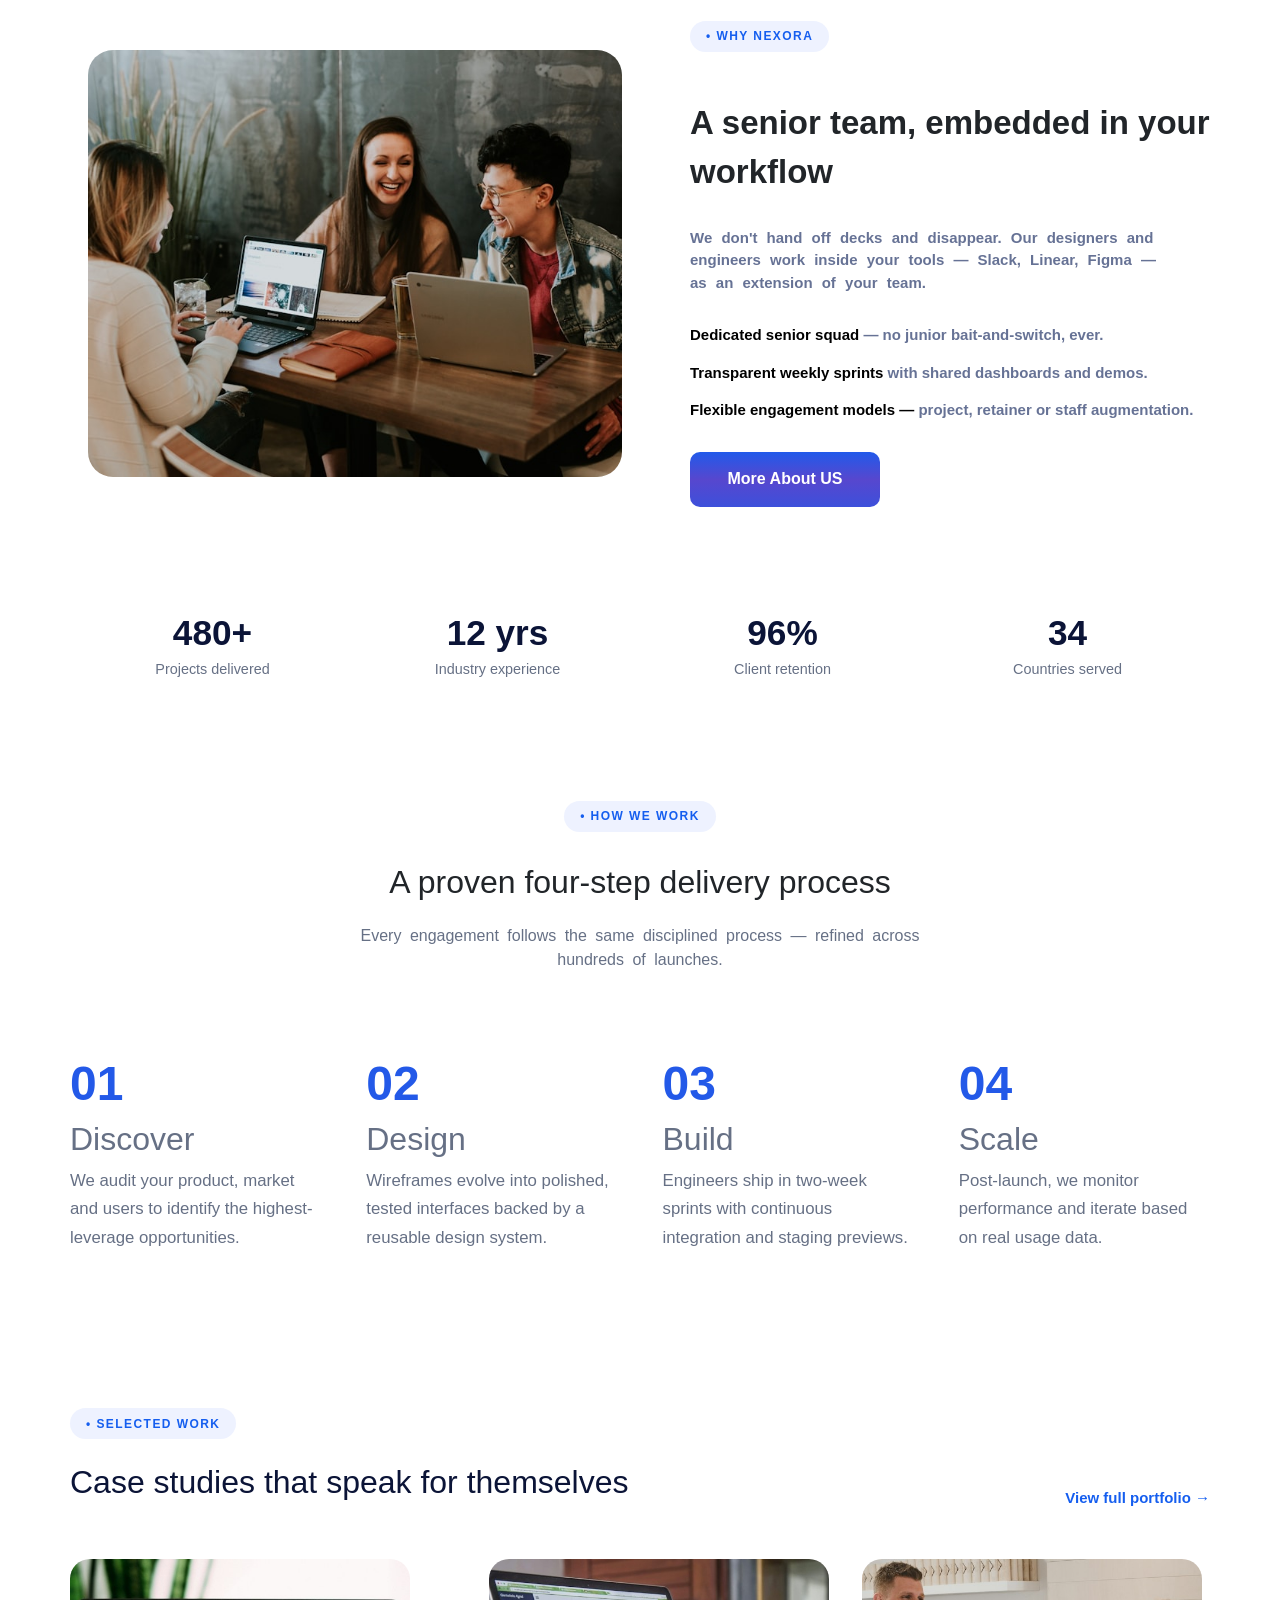
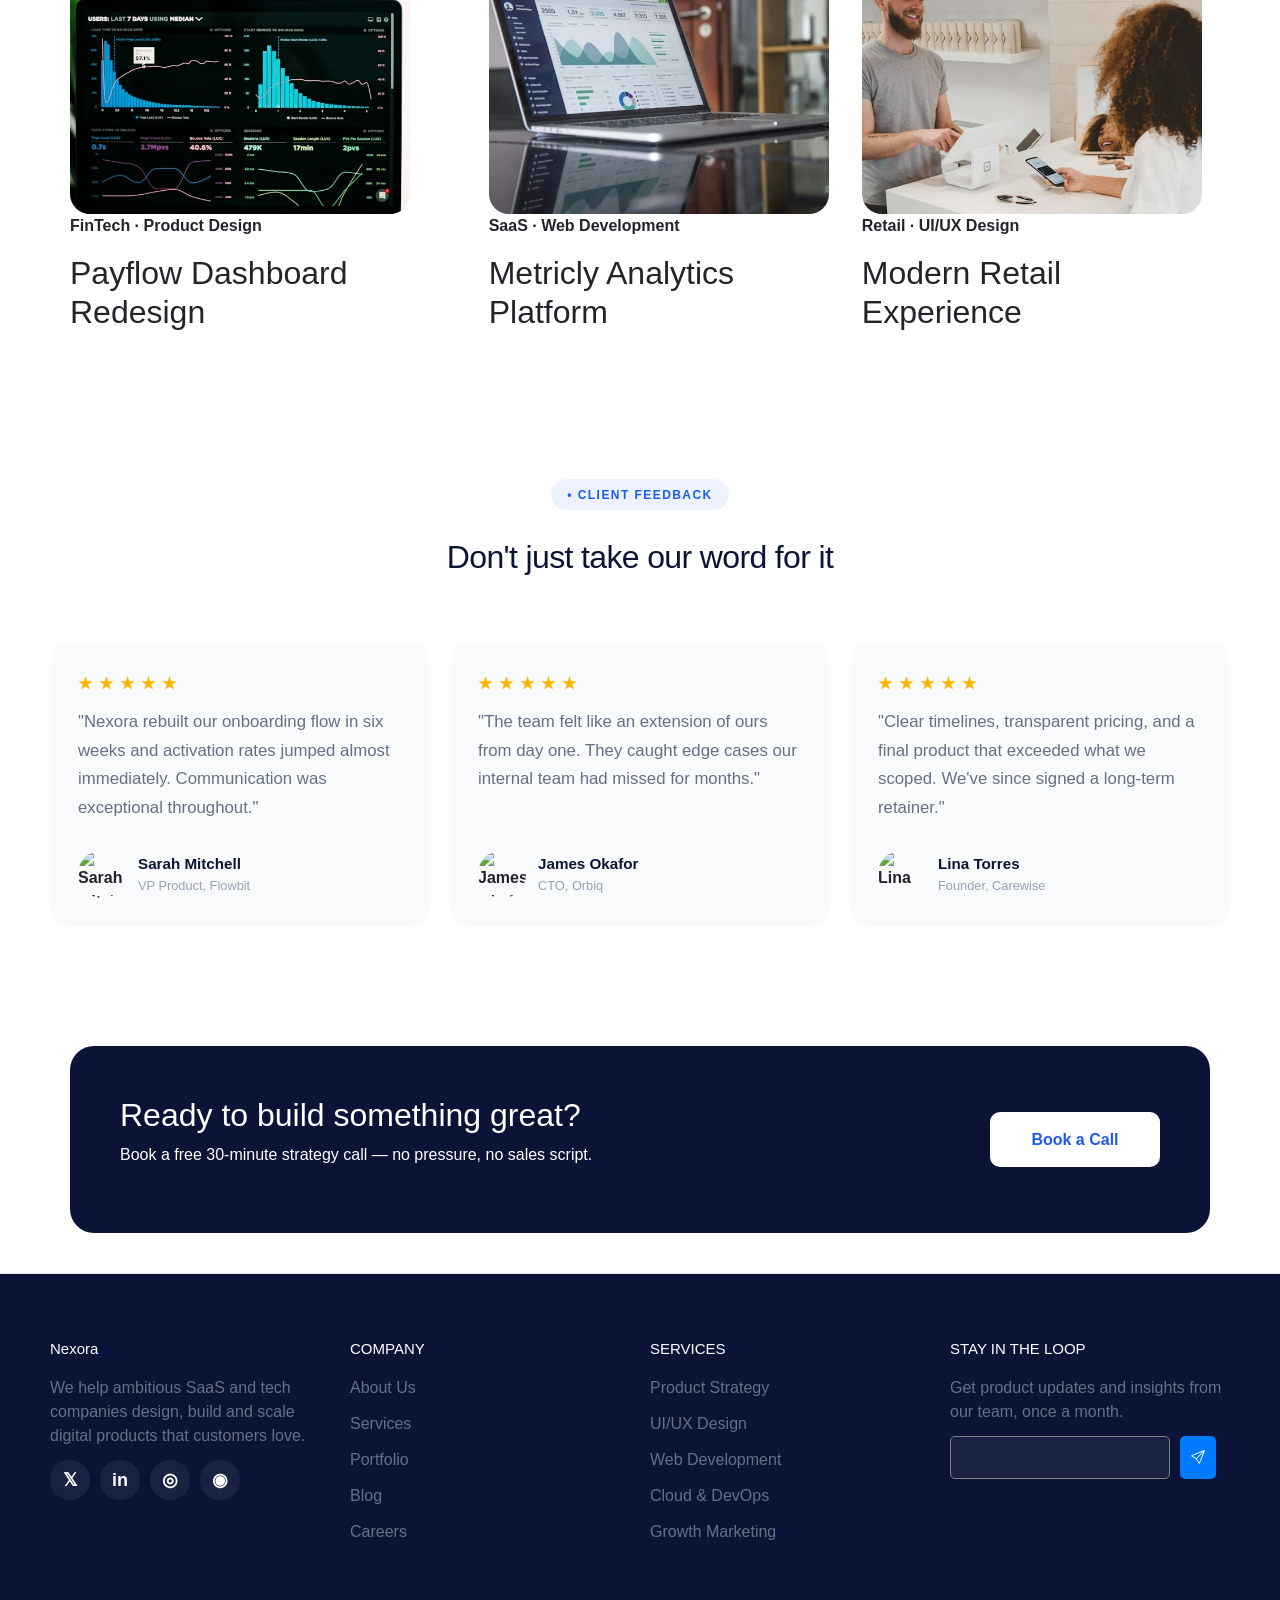
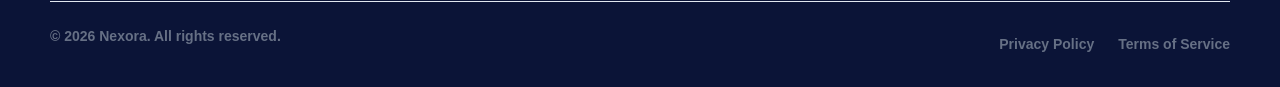
==== commit 1faf9f7a: "hover" ====
--- a/Project1/Nexoraproject/index.html
+++ b/Project1/Nexoraproject/index.html
@@ -309,9 +309,20 @@
         </div>
         <div class="box2">
           <div class="img">
-            <img src=".//images/WhatsApp Image 2026-10-07 at 7.07.29 PM.jpeg  " alt="">
-            <img src=".//images/WhatsApp Image 2026-10-07 at 7.07.30 PM.jpeg" alt="">
-            <img src=".//images/3rdimg.jpg" alt="">
+            <div class="overlap">
+              <img src=".//images/WhatsApp Image 2026-10-07 at 7.07.29 PM.jpeg  " alt="">
+              <p>FinTech · Product Design</p>
+                <h2>Payflow Dashboard Redesign</h2>
+            </div>
+            <div class="overlap">
+               <img src=".//images/WhatsApp Image 2026-10-07 at 7.07.30 PM.jpeg" alt="">
+            <p>SaaS · Web Development</p>
+                <h2>Metricly Analytics Platform</h2>
+            </div>
+           <div class="overlap">
+                <img src=".//images/3rdimg.jpg" alt="">
+                <p>Retail · UI/UX Design</p>
+                <h2>Modern Retail Experience</h2></div>
           </div>
         </div>
       </div>
